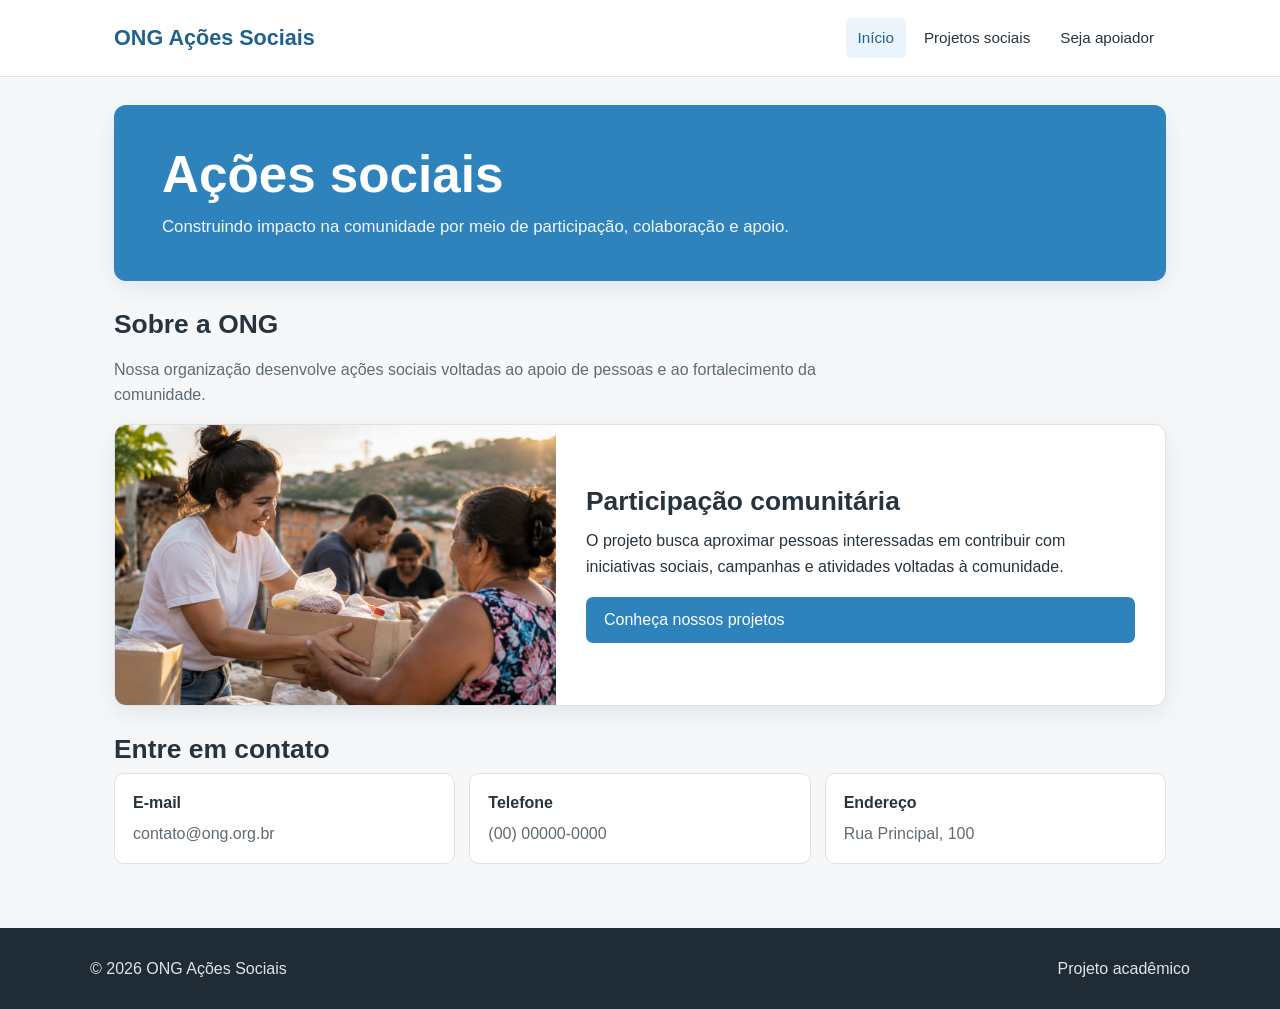
==== html/index.html @ 7da6f1a8 "feat: projeto ONG Ações Sociais" ====
<!DOCTYPE html>
<html lang="pt-BR">
<head>
    <meta charset="UTF-8">
    <meta name="viewport" content="width=device-width, initial-scale=1.0">

    <meta
        name="description"
        content="Projeto acadêmico de uma organização voltada para ações sociais."
    >

    <title>ONG Ações Sociais</title>

    <link rel="stylesheet" href="/css/style.css">
</head>

<body class="pagina-inicial">

<header>
    <div class="header-conteudo">

        <a class="logo" href="index.html">
            ONG Ações Sociais
        </a>

        <nav aria-label="Navegação principal">
            <a class="ativo" href="index.html">
                Início
            </a>

            <a href="projetos.html">
                Projetos sociais
            </a>

            <a href="cadastro.html">
                Seja apoiador
            </a>
        </nav>

    </div>
</header>

<main>

    <section class="hero">
        <h1>Ações sociais</h1>

        <p>
            Construindo impacto na comunidade por meio de participação,
            colaboração e apoio.
        </p>
    </section>


    <section class="secao">

        <h2>Sobre a ONG</h2>

        <p class="secao-introducao">
            Nossa organização desenvolve ações sociais voltadas ao apoio
            de pessoas e ao fortalecimento da comunidade.
        </p>

        <article class="card-destaque">

            <img
                src="/imagens/ong-acoes-sociais.jpg"
                alt="Ilustração representando pessoas reunidas em uma ação social"
            >

            <div class="card-conteudo">

                <h2>Participação comunitária</h2>

                <p>
                    O projeto busca aproximar pessoas interessadas em
                    contribuir com iniciativas sociais, campanhas e
                    atividades voltadas à comunidade.
                </p>

                <a class="botao" href="projetos.html">
                    Conheça nossos projetos
                </a>

            </div>

        </article>

    </section>


    <section class="secao">

        <h2>Entre em contato</h2>

        <div class="contato">

            <div class="contato-item">
                <strong>E-mail</strong>
                <span>contato@ong.org.br</span>
            </div>

            <div class="contato-item">
                <strong>Telefone</strong>
                <span>(00) 00000-0000</span>
            </div>

            <div class="contato-item">
                <strong>Endereço</strong>
                <span>Rua Principal, 100</span>
            </div>

        </div>

    </section>

</main>


<footer>

    <div class="footer-conteudo">

        <p>
            &copy; 2026 ONG Ações Sociais
        </p>

        <p>
            Projeto acadêmico
        </p>

    </div>

</footer>

</body>
</html>
---- css/style.css ----
:root {
    --azul: #2f83bd;
    --azul-escuro: #1f628f;
    --azul-claro: #eaf4fa;
    --texto: #27333d;
    --texto-suave: #5f6b73;
    --branco: #ffffff;
    --fundo: #f5f7f9;
    --borda: #dce3e8;
    --sucesso: #4a9f6b;
    --amarelo: #e4ad3f;
    --sombra: 0 8px 24px rgba(31, 55, 70, 0.08);
}

* {
    box-sizing: border-box;
}

html {
    scroll-behavior: smooth;
}

body {
    margin: 0;
    font-family: Arial, Helvetica, sans-serif;
    color: var(--texto);
    background: var(--fundo);
    line-height: 1.6;
}

header {
    background: var(--branco);
    border-bottom: 1px solid var(--borda);
    position: sticky;
    top: 0;
    z-index: 10;
}

.header-conteudo {
    max-width: 1100px;
    margin: 0 auto;
    padding: 18px 24px;
    display: flex;
    align-items: center;
    justify-content: space-between;
    gap: 30px;
}

.logo {
    color: var(--azul-escuro);
    font-size: 1.35rem;
    font-weight: 700;
    text-decoration: none;
    white-space: nowrap;
}

nav {
    display: flex;
    align-items: center;
    gap: 8px;
    flex-wrap: wrap;
}

nav a {
    color: var(--texto);
    text-decoration: none;
    padding: 8px 12px;
    border-radius: 6px;
    font-size: 0.95rem;
}

nav a:hover,
nav a.ativo {
    background: var(--azul-claro);
    color: var(--azul-escuro);
}

main {
    max-width: 1100px;
    margin: 0 auto;
    padding: 42px 24px 60px;
}

.hero {
    background: var(--azul);
    color: var(--branco);
    border-radius: 12px;
    padding: 58px 56px;
    margin-bottom: 38px;
    box-shadow: var(--sombra);
}

.hero h1 {
    margin: 0 0 10px;
    font-size: clamp(2.2rem, 5vw, 4rem);
    line-height: 1.1;
}

.hero p {
    margin: 0;
    max-width: 650px;
    font-size: 1.2rem;
    opacity: 0.95;
}

.secao {
    margin-bottom: 42px;
}

.secao h2 {
    margin: 0 0 12px;
    font-size: 1.8rem;
}

.secao-introducao {
    color: var(--texto-suave);
    max-width: 750px;
    margin-bottom: 24px;
}

.card-destaque {
    background: var(--branco);
    border: 1px solid var(--borda);
    border-radius: 12px;
    overflow: hidden;
    box-shadow: var(--sombra);
}

.card-destaque img {
    display: block;
    width: 100%;
    max-height: 360px;
    object-fit: cover;
}

.card-conteudo {
    padding: 26px;
}

.card-conteudo h2 {
    margin-top: 0;
}

.cards {
    display: grid;
    grid-template-columns: repeat(3, 1fr);
    gap: 22px;
}

.card {
    background: var(--branco);
    border: 1px solid var(--borda);
    border-radius: 12px;
    overflow: hidden;
    box-shadow: var(--sombra);
}

.card img {
    width: 100%;
    height: 210px;
    object-fit: cover;
    display: block;
}

.card-conteudo {
    padding: 22px;
}

.card h3 {
    margin-top: 0;
    margin-bottom: 8px;
}

.card p {
    color: var(--texto-suave);
}

.lista {
    padding-left: 20px;
    color: var(--texto-suave);
}

.botao {
    display: inline-block;
    background: var(--azul);
    color: var(--branco);
    text-decoration: none;
    border: 0;
    border-radius: 7px;
    padding: 10px 18px;
    font: inherit;
    cursor: pointer;
}

.botao:hover {
    background: var(--azul-escuro);
}

.contato {
    display: grid;
    grid-template-columns: 1fr 1fr 1fr;
    gap: 18px;
}

.contato-item {
    background: var(--branco);
    border: 1px solid var(--borda);
    border-radius: 10px;
    padding: 20px;
}

.contato-item strong {
    display: block;
    margin-bottom: 5px;
}

.contato-item span {
    color: var(--texto-suave);
}

.formulario {
    max-width: 780px;
    margin: 0 auto;
    background: var(--branco);
    border: 1px solid var(--borda);
    border-radius: 12px;
    padding: 32px;
    box-shadow: var(--sombra);
}

.formulario fieldset {
    border: 1px solid var(--borda);
    border-radius: 8px;
    margin: 0 0 24px;
    padding: 20px;
}

.formulario legend {
    padding: 0 8px;
    font-weight: 700;
    color: var(--azul-escuro);
}

.campo {
    margin-bottom: 18px;
}

.campo:last-child {
    margin-bottom: 0;
}

.campo label {
    display: block;
    margin-bottom: 6px;
    font-weight: 600;
}

.campo input {
    width: 100%;
    padding: 11px 12px;
    border: 1px solid #cbd5dc;
    border-radius: 6px;
    font: inherit;
    color: var(--texto);
    background: var(--branco);
}

.campo input:focus {
    outline: 2px solid rgba(47, 131, 189, 0.2);
    border-color: var(--azul);
}

footer {
    background: #202c35;
    color: #dce4e9;
    padding: 28px 24px;
}

.footer-conteudo {
    max-width: 1100px;
    margin: 0 auto;
    display: flex;
    justify-content: space-between;
    gap: 20px;
    align-items: center;
}

footer p {
    margin: 0;
}

@media (max-width: 800px) {
    .header-conteudo {
        flex-direction: column;
        align-items: flex-start;
        gap: 12px;
    }

    .cards {
        grid-template-columns: 1fr;
    }

    .contato {
        grid-template-columns: 1fr;
    }

    .hero {
        padding: 40px 28px;
    }
}

@media (max-width: 500px) {
    main {
        padding: 28px 16px 45px;
    }

    .hero {
        padding: 32px 22px;
    }

    .hero h1 {
        font-size: 2.2rem;
    }

    .hero p {
        font-size: 1rem;
    }

    .formulario {
        padding: 20px;
    }

    nav {
        width: 100%;
    }
}

/* =========================================================
   AJUSTES DA PÁGINA INICIAL
   ========================================================= */

.pagina-inicial main {
    padding-top: 28px;
    padding-bottom: 36px;
}

.pagina-inicial .hero {
    padding: 42px 48px;
    margin-bottom: 28px;
}

.pagina-inicial .hero h1 {
    font-size: clamp(2rem, 4vw, 3.2rem);
}

.pagina-inicial .hero p {
    font-size: 1.05rem;
    max-width: 700px;
}

.pagina-inicial .secao {
    margin-bottom: 28px;
}

.pagina-inicial .secao h2 {
    font-size: 1.65rem;
    margin-bottom: 8px;
}

.pagina-inicial .secao-introducao {
    margin-bottom: 16px;
}

.pagina-inicial .card-destaque {
    display: grid;
    grid-template-columns: 42% 58%;
    min-height: 280px;
}

.pagina-inicial .card-destaque img {
    width: 100%;
    height: 100%;
    min-height: 280px;
    max-height: none;
    object-fit: cover;
}

.pagina-inicial .card-destaque .card-conteudo {
    display: flex;
    flex-direction: column;
    justify-content: center;
    padding: 30px;
}

.pagina-inicial .card-destaque .card-conteudo h2 {
    margin-bottom: 10px;
}

.pagina-inicial .card-destaque .card-conteudo p {
    margin-top: 0;
    margin-bottom: 18px;
}

.pagina-inicial .contato {
    gap: 14px;
}

.pagina-inicial .contato-item {
    padding: 16px 18px;
}

@media (max-width: 800px) {

    .pagina-inicial .card-destaque {
        grid-template-columns: 1fr;
    }

    .pagina-inicial .card-destaque img {
        height: 240px;
        min-height: 240px;
    }

    .pagina-inicial .card-destaque .card-conteudo {
        padding: 24px;
    }
}

@media (max-width: 500px) {

    .pagina-inicial main {
        padding-top: 20px;
    }

    .pagina-inicial .hero {
        padding: 32px 22px;
    }

    .pagina-inicial .hero h1 {
        font-size: 2rem;
    }

    .pagina-inicial .hero p {
        font-size: 1rem;
    }

    .pagina-inicial .card-destaque img {
        height: 210px;
        min-height: 210px;
    }

    .pagina-inicial .card-destaque .card-conteudo {
        padding: 20px;
    }
}


/* =========================================================
   PADRÃO VISUAL GLOBAL DO PROJETO
   ========================================================= */

/* Hero padronizado em todas as páginas */
.hero {
    padding: 42px 48px;
    margin-bottom: 30px;
}

.hero h1 {
    margin: 0 0 10px;
    font-size: clamp(2rem, 4vw, 3.2rem);
    line-height: 1.1;
}

.hero p {
    margin: 0;
    max-width: 720px;
    font-size: 1.05rem;
    line-height: 1.5;
}

/* Títulos das seções */
.secao h2 {
    font-size: 1.65rem;
    line-height: 1.2;
}

/* Navegação padronizada */
nav {
    display: flex;
    align-items: center;
    gap: 6px;
    flex-wrap: wrap;
}

nav a {
    font-size: 0.95rem;
    padding: 8px 12px;
}

/* Conteúdo principal */
main {
    max-width: 1100px;
    margin: 0 auto;
    padding: 32px 24px 48px;
}

/* Rodapé */
footer {
    margin-top: 0;
}

/* Responsividade */
@media (max-width: 800px) {

    .hero {
        padding: 38px 30px;
    }

    .hero h1 {
        font-size: 2.6rem;
    }
}

@media (max-width: 500px) {

    main {
        padding: 24px 16px 40px;
    }

    .hero {
        padding: 30px 22px;
        margin-bottom: 24px;
    }

    .hero h1 {
        font-size: 2rem;
    }

    .hero p {
        font-size: 1rem;
    }
}


/* =========================================================
   AJUSTE DA PÁGINA DE CADASTRO
   ========================================================= */

.formulario {
    max-width: 760px;
}

.formulario fieldset {
    margin-bottom: 18px;
    padding: 16px 20px;
}

.formulario legend {
    font-size: 1rem;
}

.formulario .campo {
    margin-bottom: 13px;
}

.formulario .campo:last-child {
    margin-bottom: 0;
}

.formulario .campo label {
    margin-bottom: 4px;
}

.formulario .campo input {
    padding: 9px 11px;
}

@media (max-width: 500px) {
    .formulario {
        padding: 20px;
    }

    .formulario fieldset {
        padding: 15px;
        margin-bottom: 16px;
    }
}
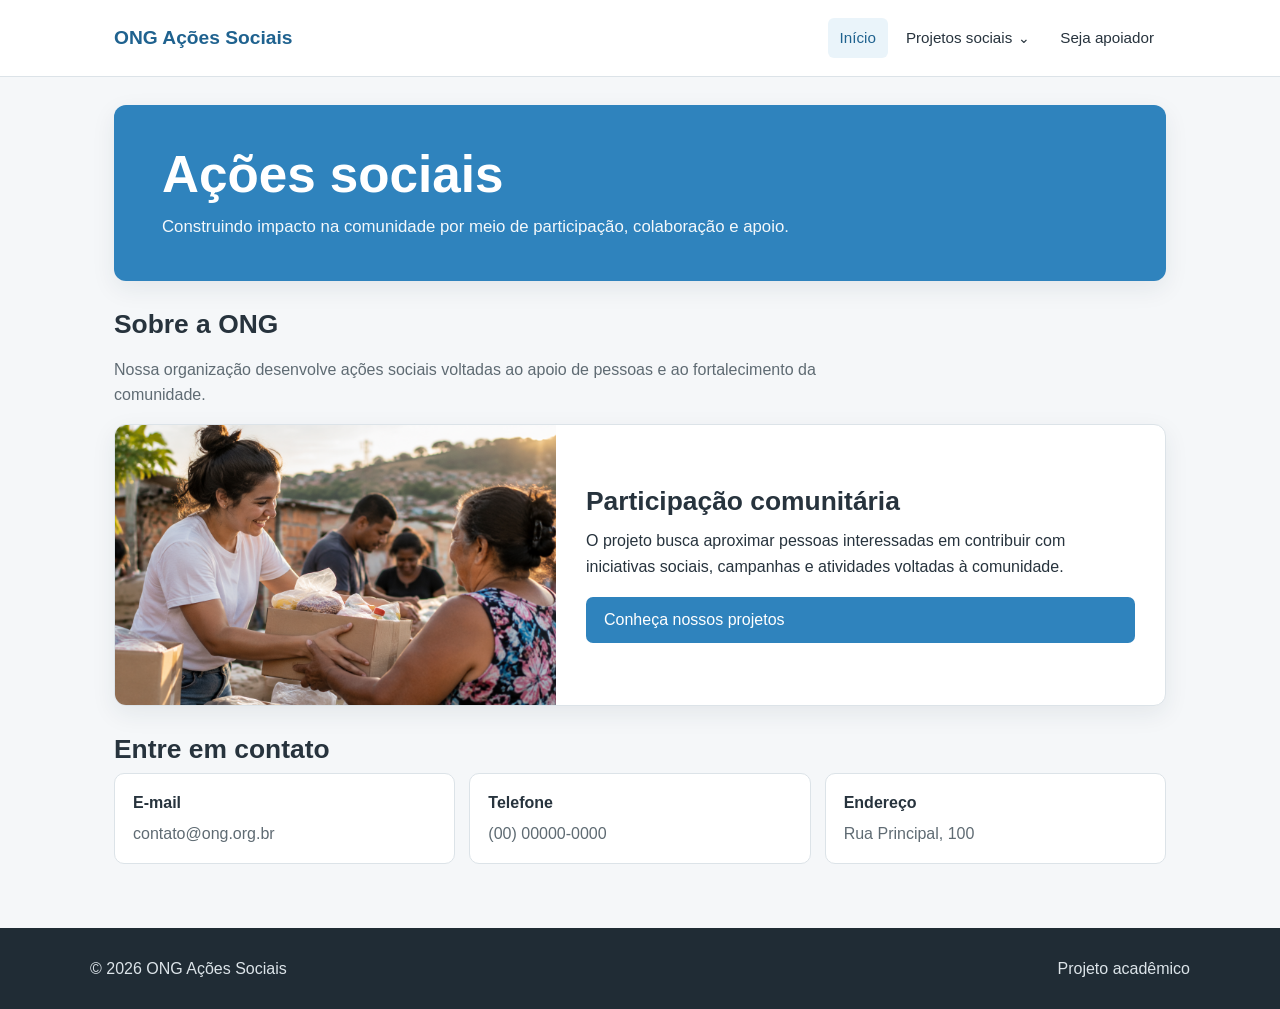
==== commit 82b0a64a: "feat: implementa navegacao interativa e responsiva" ====
--- a/html/index.html
+++ b/html/index.html
@@ -23,14 +23,49 @@
             ONG Ações Sociais
         </a>
 
-        <nav aria-label="Navegação principal">
+        <button
+            class="menu-toggle"
+            type="button"
+            aria-label="Abrir menu"
+            aria-expanded="false"
+            aria-controls="navegacao-principal"
+        >
+            <span></span>
+            <span></span>
+            <span></span>
+        </button>
+
+        <nav
+            id="navegacao-principal"
+            aria-label="Navegação principal"
+        >
             <a class="ativo" href="index.html">
                 Início
             </a>
 
-            <a href="projetos.html">
-                Projetos sociais
-            </a>
+            <div class="menu-dropdown">
+                <button
+                    class="dropdown-toggle"
+                    type="button"
+                    aria-expanded="false"
+                    aria-controls="submenu-projetos"
+                >
+                    Projetos sociais
+                    <span class="dropdown-seta" aria-hidden="true">⌄</span>
+                </button>
+
+                <div class="submenu" id="submenu-projetos">
+                    <a href="projetos.html#acoes-sociais">
+                        Ações sociais
+                    </a>
+                    <a href="projetos.html#doacoes">
+                        Doações
+                    </a>
+                    <a href="projetos.html#voluntariado">
+                        Voluntariado
+                    </a>
+                </div>
+            </div>
 
             <a href="cadastro.html">
                 Seja apoiador
@@ -133,5 +168,6 @@
 
 </footer>
 
+    <script src="/js/script.js"></script>
 </body>
 </html>
--- a/css/style.css
+++ b/css/style.css
@@ -10,6 +10,24 @@
     --sucesso: #4a9f6b;
     --amarelo: #e4ad3f;
     --sombra: 0 8px 24px rgba(31, 55, 70, 0.08);
+
+    /* Escala tipográfica do Design System */
+    --texto-xs: 0.875rem;
+    --texto-sm: 0.95rem;
+    --texto-md: 1rem;
+    --texto-lg: 1.2rem;
+    --texto-xl: 1.65rem;
+    --texto-xxl: 2.2rem;
+
+    /* Escala modular de espaçamentos */
+    --espaco-1: 4px;
+    --espaco-2: 8px;
+    --espaco-3: 12px;
+    --espaco-4: 16px;
+    --espaco-5: 24px;
+    --espaco-6: 32px;
+    --espaco-7: 48px;
+    --espaco-8: 64px;
 }
 
 * {
@@ -48,7 +66,7 @@
 
 .logo {
     color: var(--azul-escuro);
-    font-size: 1.35rem;
+    font-size: var(--texto-lg);
     font-weight: 700;
     text-decoration: none;
     white-space: nowrap;
@@ -66,7 +84,7 @@
     text-decoration: none;
     padding: 8px 12px;
     border-radius: 6px;
-    font-size: 0.95rem;
+    font-size: var(--texto-sm);
 }
 
 nav a:hover,
@@ -99,7 +117,7 @@
 .hero p {
     margin: 0;
     max-width: 650px;
-    font-size: 1.2rem;
+    font-size: var(--texto-lg);
     opacity: 0.95;
 }
 
@@ -319,11 +337,11 @@
     }
 
     .hero h1 {
-        font-size: 2.2rem;
+        font-size: var(--texto-xxl);
     }
 
     .hero p {
-        font-size: 1rem;
+        font-size: var(--texto-md);
     }
 
     .formulario {
@@ -363,7 +381,7 @@
 }
 
 .pagina-inicial .secao h2 {
-    font-size: 1.65rem;
+    font-size: var(--texto-xl);
     margin-bottom: 8px;
 }
 
@@ -440,7 +458,7 @@
     }
 
     .pagina-inicial .hero p {
-        font-size: 1rem;
+        font-size: var(--texto-md);
     }
 
     .pagina-inicial .card-destaque img {
@@ -479,7 +497,7 @@
 
 /* Títulos das seções */
 .secao h2 {
-    font-size: 1.65rem;
+    font-size: var(--texto-xl);
     line-height: 1.2;
 }
 
@@ -492,7 +510,7 @@
 }
 
 nav a {
-    font-size: 0.95rem;
+    font-size: var(--texto-sm);
     padding: 8px 12px;
 }
 
@@ -536,7 +554,7 @@
     }
 
     .hero p {
-        font-size: 1rem;
+        font-size: var(--texto-md);
     }
 }
 
@@ -555,7 +573,7 @@
 }
 
 .formulario legend {
-    font-size: 1rem;
+    font-size: var(--texto-md);
 }
 
 .formulario .campo {
@@ -585,3 +603,297 @@
     }
 }
 
+
+
+/* =========================================================
+   NAVEGAÇÃO INTERATIVA E RESPONSIVA
+   ========================================================= */
+
+.menu-toggle {
+    display: none;
+    width: 44px;
+    height: 44px;
+    padding: 8px;
+    border: 1px solid var(--borda);
+    border-radius: 8px;
+    background: var(--branco);
+    cursor: pointer;
+
+    flex-direction: column;
+    justify-content: center;
+    align-items: center;
+    gap: 5px;
+}
+
+.menu-toggle span {
+    display: block;
+    width: 22px;
+    height: 2px;
+    border-radius: 2px;
+    background: var(--azul-escuro);
+    transition:
+        transform 0.2s ease,
+        opacity 0.2s ease;
+}
+
+.menu-toggle:hover {
+    background: var(--azul-claro);
+}
+
+.menu-toggle:focus-visible,
+.dropdown-toggle:focus-visible,
+nav a:focus-visible {
+    outline: 3px solid rgba(47, 131, 189, 0.25);
+    outline-offset: 2px;
+}
+
+.menu-dropdown {
+    position: relative;
+}
+
+.dropdown-toggle {
+    display: flex;
+    align-items: center;
+    gap: 6px;
+
+    color: var(--texto);
+    background: transparent;
+    border: 0;
+    border-radius: 6px;
+
+    padding: 8px 12px;
+
+    font: inherit;
+    font-size: var(--texto-sm);
+
+    cursor: pointer;
+}
+
+.dropdown-toggle:hover,
+.dropdown-toggle[aria-expanded="true"] {
+    background: var(--azul-claro);
+    color: var(--azul-escuro);
+}
+
+.dropdown-seta {
+    font-size: 0.9rem;
+    transition: transform 0.2s ease;
+}
+
+.dropdown-toggle[aria-expanded="true"] .dropdown-seta {
+    transform: rotate(180deg);
+}
+
+.submenu {
+    position: absolute;
+    top: calc(100% + 6px);
+    left: 0;
+
+    min-width: 210px;
+
+    display: flex;
+    flex-direction: column;
+
+    padding: 8px;
+
+    background: var(--branco);
+    border: 1px solid var(--borda);
+    border-radius: 8px;
+    box-shadow: var(--sombra);
+
+    opacity: 0;
+    visibility: hidden;
+    transform: translateY(-6px);
+    pointer-events: none;
+
+    transition:
+        opacity 0.2s ease,
+        transform 0.2s ease,
+        visibility 0.2s ease;
+
+    z-index: 20;
+}
+
+.menu-dropdown.dropdown-aberto .submenu,
+.menu-dropdown:focus-within .submenu {
+    opacity: 1;
+    visibility: visible;
+    transform: translateY(0);
+    pointer-events: auto;
+}
+
+.submenu a {
+    display: block;
+    width: 100%;
+    padding: 9px 12px;
+    border-radius: 6px;
+    color: var(--texto);
+    text-decoration: none;
+    white-space: nowrap;
+}
+
+.submenu a:hover,
+.submenu a.ativo {
+    background: var(--azul-claro);
+    color: var(--azul-escuro);
+}
+
+
+/* =========================================================
+   MENU MOBILE
+   ========================================================= */
+
+@media (max-width: 800px) {
+
+    .header-conteudo {
+        position: relative;
+        flex-direction: row;
+        align-items: center;
+        justify-content: space-between;
+        gap: 16px;
+    }
+
+    .menu-toggle {
+        display: flex;
+    }
+
+    header nav {
+        position: absolute;
+        top: calc(100% + 1px);
+        left: 0;
+        right: 0;
+
+        width: 100%;
+
+        display: flex;
+        flex-direction: column;
+        align-items: stretch;
+        gap: 4px;
+
+        padding: 12px 24px;
+
+        background: var(--branco);
+        border-bottom: 1px solid var(--borda);
+        box-shadow: var(--sombra);
+
+        opacity: 0;
+        visibility: hidden;
+        transform: translateY(-8px);
+        pointer-events: none;
+
+        transition:
+            opacity 0.2s ease,
+            transform 0.2s ease,
+            visibility 0.2s ease;
+    }
+
+    header nav.menu-aberto {
+        opacity: 1;
+        visibility: visible;
+        transform: translateY(0);
+        pointer-events: auto;
+    }
+
+    header nav > a,
+    .dropdown-toggle {
+        width: 100%;
+        min-height: 44px;
+
+        display: flex;
+        align-items: center;
+        justify-content: space-between;
+
+        padding: 10px 12px;
+    }
+
+    .menu-dropdown {
+        width: 100%;
+    }
+
+    .submenu {
+        position: static;
+
+        width: 100%;
+        min-width: 0;
+
+        margin-top: 4px;
+        padding: 4px 0 4px 16px;
+
+        border: 0;
+        border-left: 2px solid var(--azul-claro);
+        border-radius: 0;
+
+        box-shadow: none;
+
+        opacity: 0;
+        visibility: hidden;
+        transform: translateY(-4px);
+        pointer-events: none;
+
+        max-height: 0;
+        overflow: hidden;
+
+        transition:
+            opacity 0.2s ease,
+            transform 0.2s ease,
+            max-height 0.25s ease,
+            visibility 0.2s ease;
+    }
+
+    .menu-dropdown.dropdown-aberto .submenu {
+        opacity: 1;
+        visibility: visible;
+        transform: translateY(0);
+        pointer-events: auto;
+        max-height: 300px;
+    }
+
+    .submenu a {
+        min-height: 42px;
+        display: flex;
+        align-items: center;
+    }
+
+    .menu-toggle[aria-expanded="true"] span:nth-child(1) {
+        transform: translateY(7px) rotate(45deg);
+    }
+
+    .menu-toggle[aria-expanded="true"] span:nth-child(2) {
+        opacity: 0;
+    }
+
+    .menu-toggle[aria-expanded="true"] span:nth-child(3) {
+        transform: translateY(-7px) rotate(-45deg);
+    }
+}
+
+
+/* =========================================================
+   AJUSTES PARA TELAS MUITO PEQUENAS
+   ========================================================= */
+
+@media (max-width: 500px) {
+
+    header nav {
+        padding-left: 16px;
+        padding-right: 16px;
+    }
+
+    .menu-toggle {
+        width: 42px;
+        height: 42px;
+    }
+}
+
+
+/* Respeita usuários que preferem menos movimento */
+
+@media (prefers-reduced-motion: reduce) {
+
+    .menu-toggle span,
+    .dropdown-seta,
+    .submenu,
+    header nav {
+        transition: none;
+    }
+}
